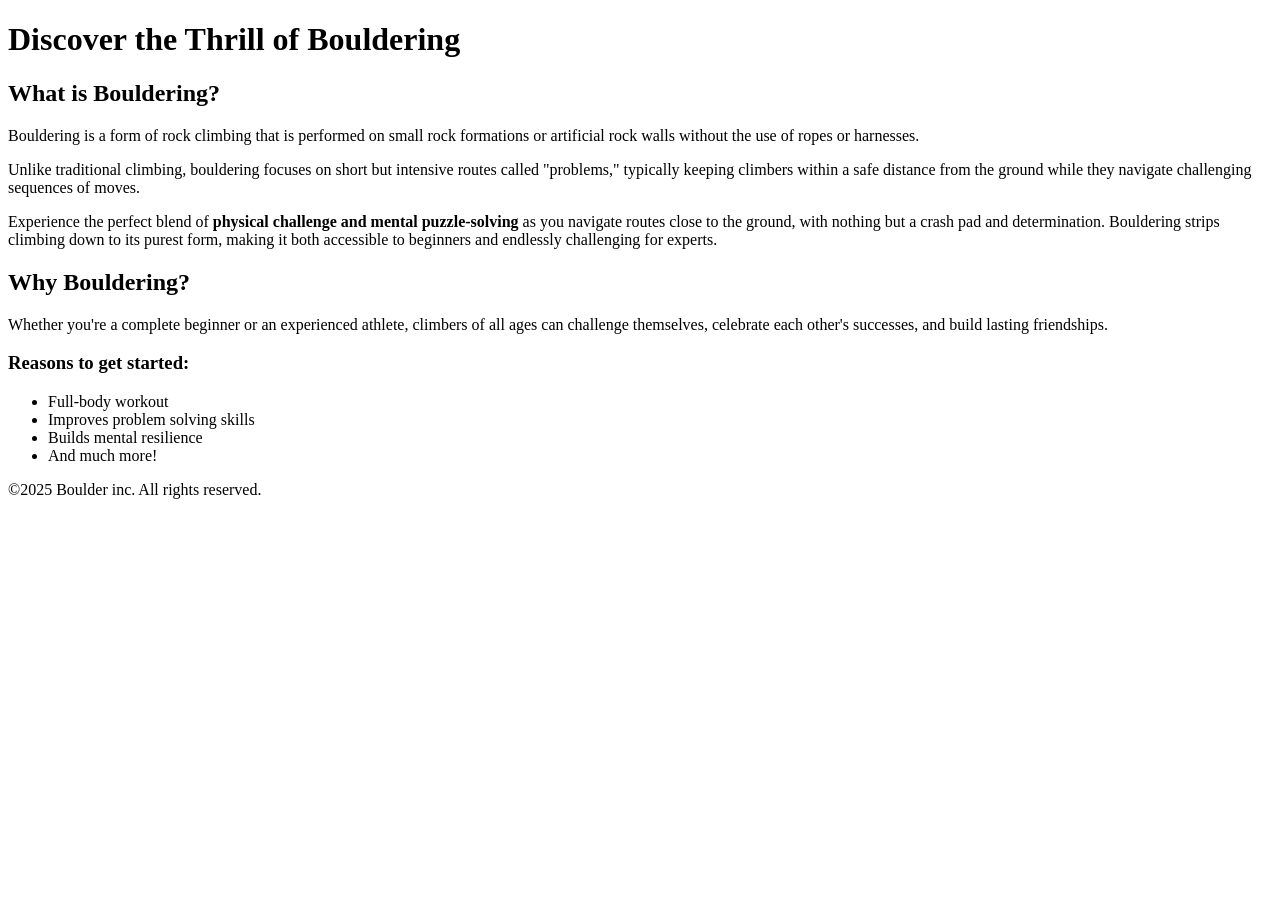
==== index.html @ 63bcddb2 "Rename my_html_css_project/index.html to index.html" ====
<!-- strong makes word bold -->

<!DOCTYPE html>
<html>
    <head>
        <title>My first website!</title>
    </head>

    <body>
        <!-- The text is from homepage.md -->
         <header>
            <!--logo will be here-->
        </header>

        <main>
            <h1>Discover the Thrill of Bouldering</h1>
            
            <section>
                <h2>What is Bouldering?</h2>
                <p>Bouldering is a form of rock climbing that is performed on small rock formations or artificial rock walls without the use of ropes or harnesses. </p>
                <p>Unlike traditional climbing, bouldering focuses on short but intensive routes called "problems," typically keeping climbers within a safe distance from the ground while they navigate challenging sequences of moves.</p>
                <p>Experience the perfect blend of <strong>physical challenge and mental puzzle-solving </strong>as you navigate routes close to the ground, with nothing but a crash pad and determination. Bouldering strips climbing down to its purest form, making it both accessible to beginners and endlessly challenging for experts.</p>
            </section>

            <section>
                <h2>Why Bouldering?</h2>
                <p>Whether you're a complete beginner or an experienced athlete, climbers of all ages can challenge themselves, celebrate each other's successes, and build lasting friendships.</p>
            </section>

            <section>
                <h3>Reasons to get started:</h3>
                <ul>
                    <li>Full-body workout</li>
                    <li>Improves problem solving skills</li>
                    <li>Builds mental resilience</li>
                    <li>And much more!</li>
                </ul>
            </section>

        </main>

        <footer>
            <p>©2025 Boulder inc. All rights reserved.</p>
        </footer>

    </body>
</html>
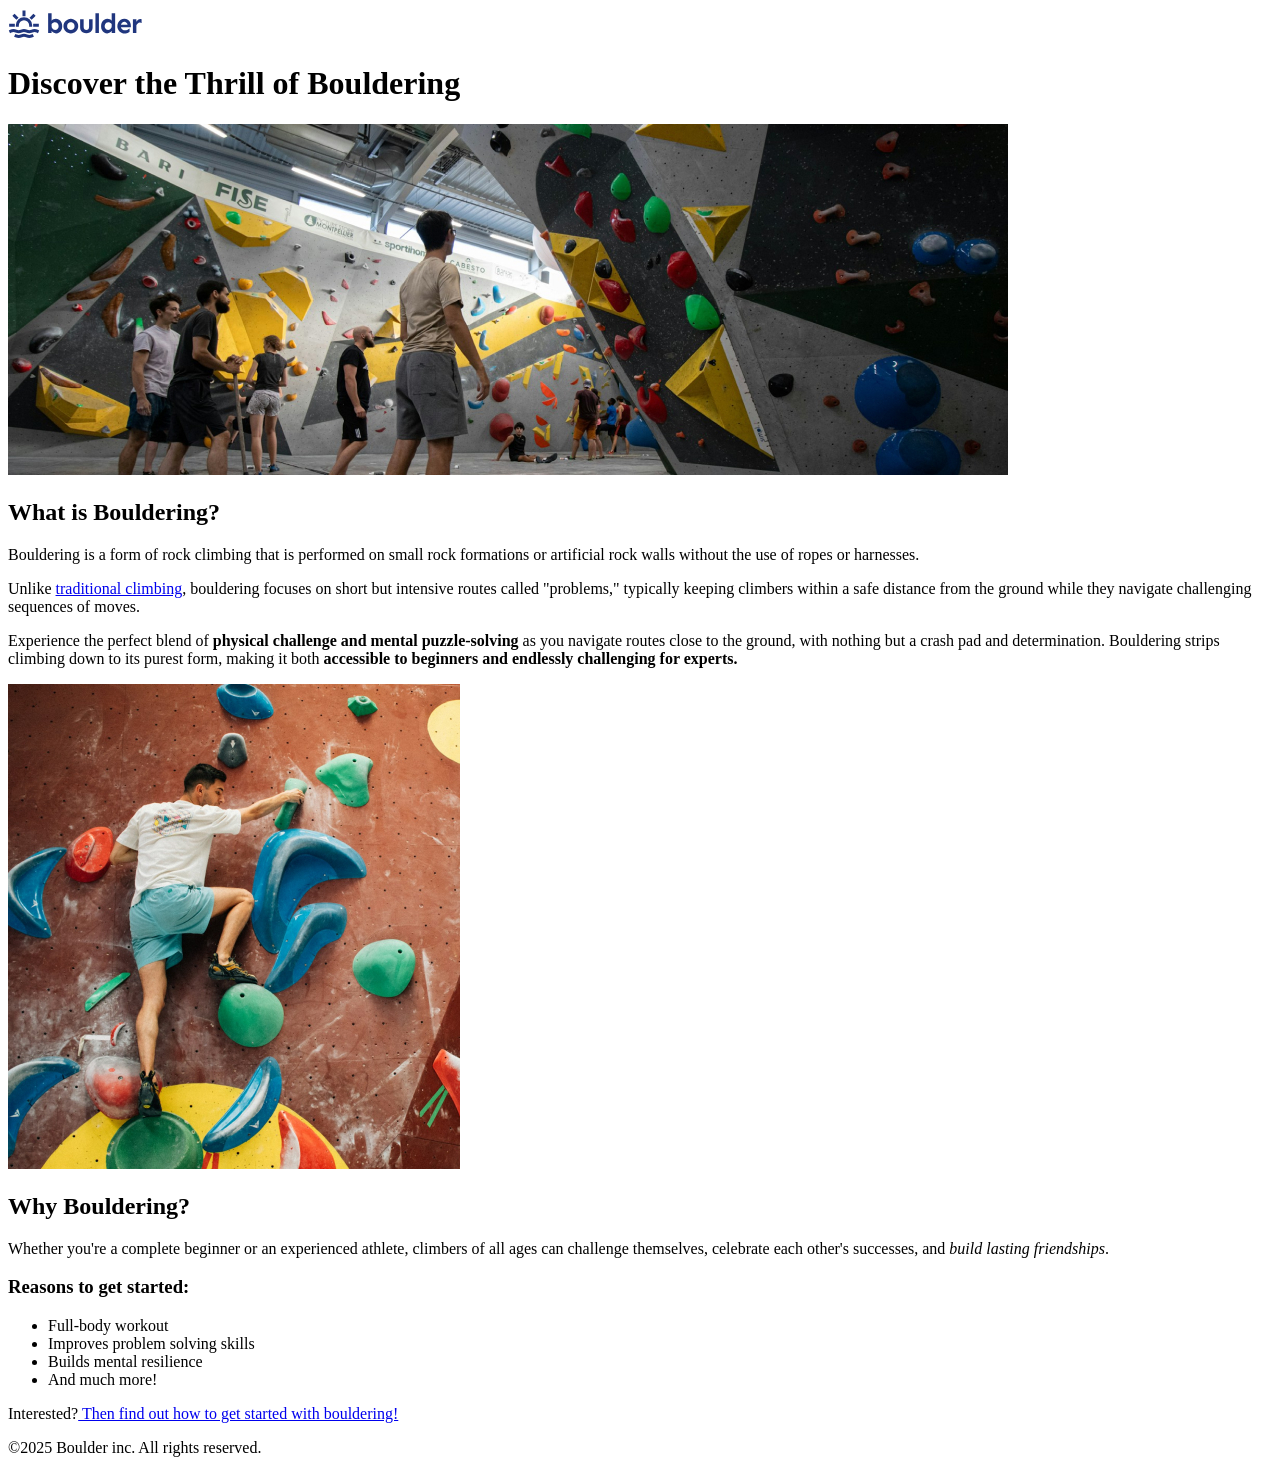
==== commit 3f53f7af: "updates added a second page,added hyperlinks, added image, working on css now" ====
--- a/index.html
+++ b/index.html
@@ -9,22 +9,25 @@
     <body>
         <!-- The text is from homepage.md -->
          <header>
-            <!--logo will be here-->
+            <img src="images\logo.svg" alt="The boulder logo">
         </header>
 
         <main>
             <h1>Discover the Thrill of Bouldering</h1>
+
+            <img src="images\bouldering-gym.jpg" alt="An indoor bouldering gym, with a lot of people">  <!--Alt tab is used when image failed to load so client can understand what it does,for bots to understand what it is and is an asistive tech-->
             
             <section>
                 <h2>What is Bouldering?</h2>
                 <p>Bouldering is a form of rock climbing that is performed on small rock formations or artificial rock walls without the use of ropes or harnesses. </p>
-                <p>Unlike traditional climbing, bouldering focuses on short but intensive routes called "problems," typically keeping climbers within a safe distance from the ground while they navigate challenging sequences of moves.</p>
-                <p>Experience the perfect blend of <strong>physical challenge and mental puzzle-solving </strong>as you navigate routes close to the ground, with nothing but a crash pad and determination. Bouldering strips climbing down to its purest form, making it both accessible to beginners and endlessly challenging for experts.</p>
+                <p>Unlike <a href="https://en.wikipedia.org/wiki/Traditional_climbing"> traditional climbing</a>, bouldering focuses on short but intensive routes called "problems," typically keeping climbers within a safe distance from the ground while they navigate challenging sequences of moves.</p>
+                <p>Experience the perfect blend of <strong>physical challenge and mental puzzle-solving </strong>as you navigate routes close to the ground, with nothing but a crash pad and determination. Bouldering strips climbing down to its purest form, making it both<strong> accessible to beginners and endlessly challenging for experts.</strong></p>
+                <img src="images\what-is-bouldering.jpg" alt="a person climbing">
             </section>
 
             <section>
                 <h2>Why Bouldering?</h2>
-                <p>Whether you're a complete beginner or an experienced athlete, climbers of all ages can challenge themselves, celebrate each other's successes, and build lasting friendships.</p>
+                <p>Whether you're a complete beginner or an experienced athlete, climbers of all ages can challenge themselves, celebrate each other's successes, and <em> build lasting friendships</em>.</p>
             </section>
 
             <section>
@@ -35,6 +38,8 @@
                     <li>Builds mental resilience</li>
                     <li>And much more!</li>
                 </ul>
+
+                <p>Interested?<a href="getting-started.html"> Then find out how to get started with bouldering!</a></p>
             </section>
 
         </main>
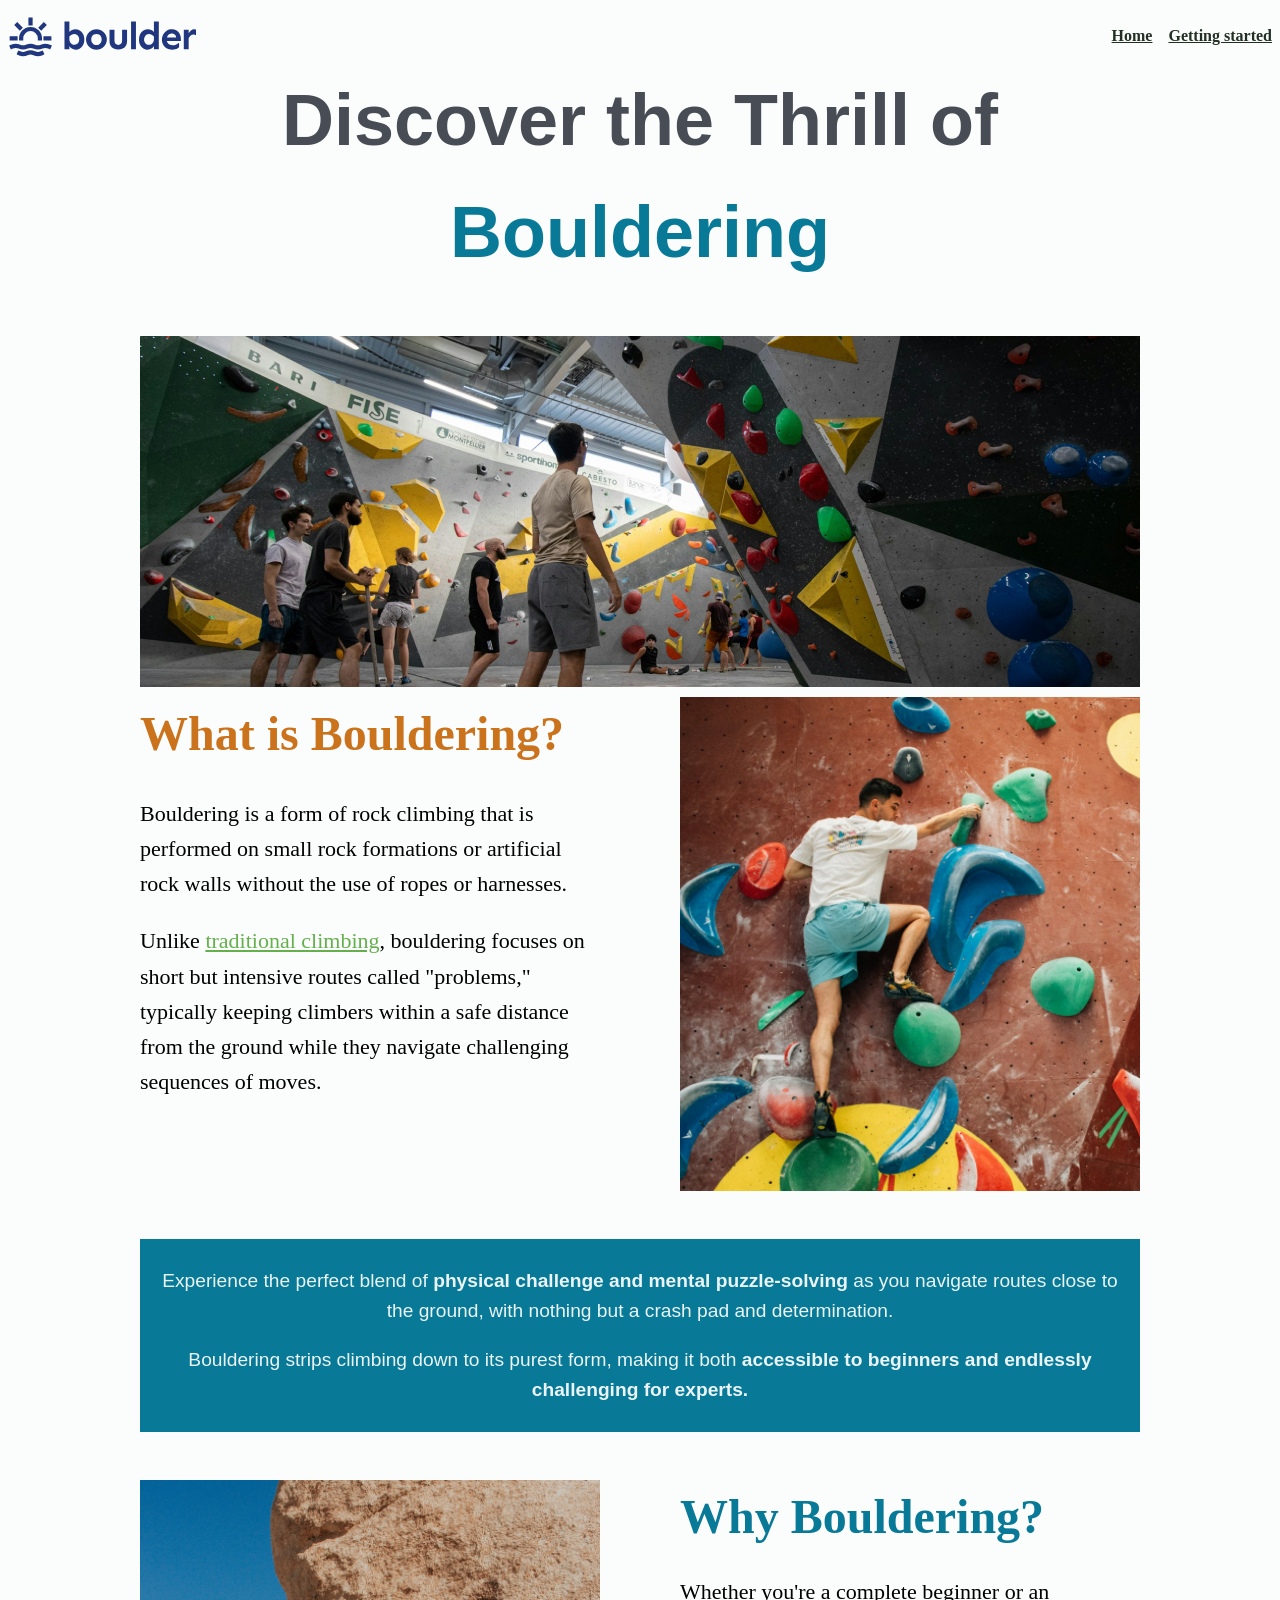
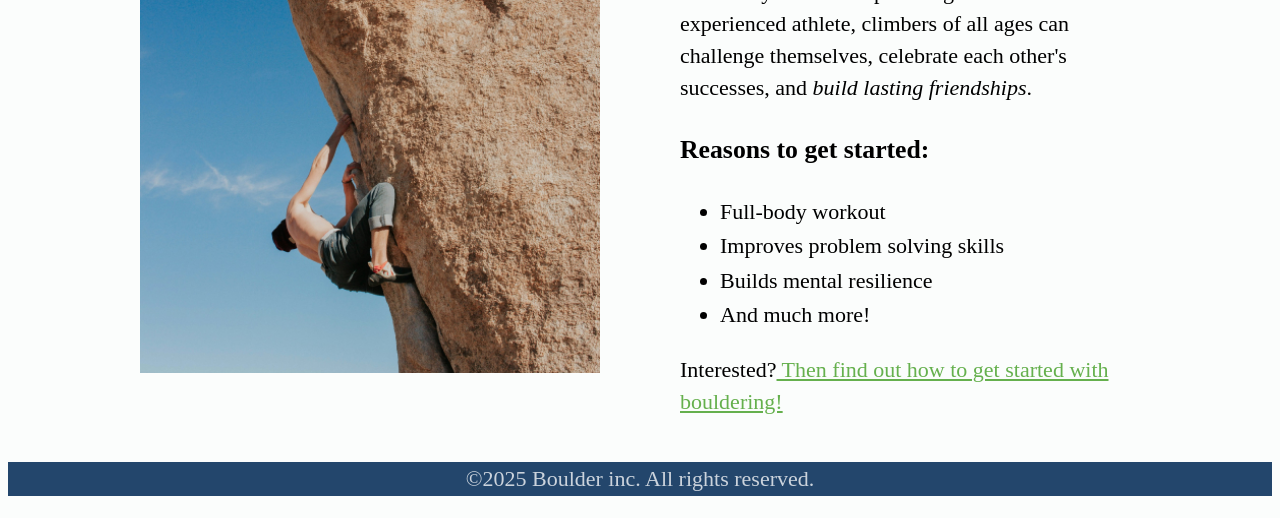
==== commit cf6db9d4: "- Styled the homepage and getting started page to closely match the reference designs. - Added consi" ====
--- a/index.html
+++ b/index.html
@@ -4,43 +4,64 @@
 <html>
     <head>
         <title>My first website!</title>
+        <link href="css/style.css" rel="stylesheet"> 
+        <!--link the css file to html -->
     </head>
 
     <body>
         <!-- The text is from homepage.md -->
          <header>
-            <img src="images\logo.svg" alt="The boulder logo">
+            <img src="images/logo.svg" alt="The boulder logo">
+            <div class="simple-menu">
+                <p><strong>
+                    <a href="https://www.youtube.com/watch?v=6yp8fEU00aM&list=RD6yp8fEU00aM&start_radio=1">Home</a>
+                    <a href="https://www.youtube.com/watch?v=6yp8fEU00aM&list=RD6yp8fEU00aM&start_radio=1">Getting started</a>
+                </strong></p>
+            </div>
         </header>
 
         <main>
-            <h1>Discover the Thrill of Bouldering</h1>
+            <h1>Discover the Thrill of <span class='bouldering'>Bouldering </span></h1>
 
-            <img src="images\bouldering-gym.jpg" alt="An indoor bouldering gym, with a lot of people">  <!--Alt tab is used when image failed to load so client can understand what it does,for bots to understand what it is and is an asistive tech-->
+            <img src="images/bouldering-gym.jpg" alt="An indoor bouldering gym, with a lot of people">  <!--Alt tab is used when image failed to load so client can understand what it does,for bots to understand what it is and is an asistive tech-->
             
-            <section>
-                <h2>What is Bouldering?</h2>
-                <p>Bouldering is a form of rock climbing that is performed on small rock formations or artificial rock walls without the use of ropes or harnesses. </p>
-                <p>Unlike <a href="https://en.wikipedia.org/wiki/Traditional_climbing"> traditional climbing</a>, bouldering focuses on short but intensive routes called "problems," typically keeping climbers within a safe distance from the ground while they navigate challenging sequences of moves.</p>
-                <p>Experience the perfect blend of <strong>physical challenge and mental puzzle-solving </strong>as you navigate routes close to the ground, with nothing but a crash pad and determination. Bouldering strips climbing down to its purest form, making it both<strong> accessible to beginners and endlessly challenging for experts.</strong></p>
-                <img src="images\what-is-bouldering.jpg" alt="a person climbing">
+            <section class="intro">
+                <div >
+                    <h2>What is Bouldering?</h2>
+                    <p>Bouldering is a form of rock climbing that is performed on small rock formations or artificial rock walls without the use of ropes or harnesses. </p>
+                    <p>Unlike <a href="https://en.wikipedia.org/wiki/Traditional_climbing"> traditional climbing</a>, bouldering focuses on short but intensive routes called "problems," typically keeping climbers within a safe distance from the ground while they navigate challenging sequences of moves.</p>
+                </div>
+                <img src="images/what-is-bouldering.jpg" alt="a person climbing">
+           </section>
+
+            <section class="benifits">
+                 <p>
+                    Experience the perfect blend of <strong>physical challenge and mental puzzle-solving </strong>as you navigate routes close to the ground, with nothing but a crash pad and determination. 
+                </p>
+                <p>
+                    Bouldering strips climbing down to its purest form, making it both<strong> accessible to beginners and endlessly challenging for experts.</strong>
+                </p>
             </section>
 
-            <section>
-                <h2>Why Bouldering?</h2>
-                <p>Whether you're a complete beginner or an experienced athlete, climbers of all ages can challenge themselves, celebrate each other's successes, and <em> build lasting friendships</em>.</p>
+            <section class="reason">
+                <img src="images/why-bouldering.jpg" alt="a person climbing">
+
+                <div>
+                    <h2>Why Bouldering?</h2>
+                    <p>Whether you're a complete beginner or an experienced athlete, climbers of all ages can challenge themselves, celebrate each other's successes, and <em> build lasting friendships</em>.
+                    </p>
+
+                    <h3>Reasons to get started:</h3>
+                        <ul>
+                            <li>Full-body workout</li>
+                            <li>Improves problem solving skills</li>
+                            <li>Builds mental resilience</li>
+                            <li>And much more!</li>
+                        </ul>
+                    <p>Interested?<a href="getting-started.html"> Then find out how to get started with bouldering!</a></p>
+                </div>
             </section>
 
-            <section>
-                <h3>Reasons to get started:</h3>
-                <ul>
-                    <li>Full-body workout</li>
-                    <li>Improves problem solving skills</li>
-                    <li>Builds mental resilience</li>
-                    <li>And much more!</li>
-                </ul>
-
-                <p>Interested?<a href="getting-started.html"> Then find out how to get started with bouldering!</a></p>
-            </section>
 
         </main>
 
--- a/css/style.css
+++ b/css/style.css
@@ -0,0 +1,206 @@
+main {
+    max-width: 1000px;
+    margin-inline: auto;
+}
+
+img {
+    max-width: 100%;
+    height: auto;
+}
+
+
+header{
+    font-size: 1rem;
+    display: flex;
+    justify-content: space-between;
+    align-items: center;
+}
+
+
+
+.bouldering{
+    color:#087997 ;
+}
+
+header img {
+    width: 190px;
+    height: auto;
+}
+
+body{
+    background-color: #fbfdfc;
+    font-size: 22px;
+    line-height:1.55
+}
+
+h1 { 
+    color: #484c55;
+    text-align: center;
+    font-size: 4.5rem;
+    font-family:Arial, Helvetica, sans-serif ;
+    margin-top: 0.01rem;
+}
+
+h2{
+    font-size: 3rem;
+    color: #cb731c;
+    margin-bottom: 1.5rem;
+}
+
+.intro {
+    display: grid;
+    grid-template-columns: 1fr 1fr;
+    gap: 5rem;
+    align-items: start;
+}
+
+.intro img {
+    width: 100%;
+    height: auto;
+    display: block;
+}
+
+.intro h2 {
+    margin-top: 0;
+}
+
+.intro p {
+    line-height: 1.6;
+}
+
+.benifits{
+    background-color: #087997;
+    color: #eaf4f6;
+    text-align: center;
+    font-family: Arial, Helvetica, sans-serif;
+    font-size: 1.2rem;
+    padding: 0.5rem;
+    margin-top:3rem;
+    margin-bottom:3rem;
+}
+
+.reason {
+    display: grid;
+    grid-template-columns: 1fr 1fr;
+    gap: 5rem;
+    align-items: start;
+}
+
+.reason img {
+    width: 100%;
+    height: auto;
+    display: block;
+}
+
+.reason h2 {
+    color:#087997;
+    margin-top: 0;
+    margin-bottom: 0;
+}
+
+.reason p {
+    line-height: 2rem;
+}
+
+
+a{
+    color:#65b04d ;
+}
+
+.simple-menu strong {
+    display: flex;
+    gap: 1rem;
+}
+
+.simple-menu a {
+    color: #223023;
+}
+
+.pg2h2 h2 {
+    color: #077997;
+    margin-top: 0;
+    margin-bottom: 0.5rem;
+}
+
+.pg2h2 p {
+    margin-top: 0;
+}
+
+.pg2header {
+    margin-top: 0;
+    margin-bottom: 0.4rem;
+}
+
+.h2der{
+    margin-bottom: 0.5rem;
+}
+
+.image-container {
+    display: grid;
+    grid-template-columns: 1fr 1fr;
+    gap: 3rem;
+    align-items: start;
+}
+
+.image-container > div > h3 {
+    margin-top: 0;
+}
+
+.image-wrapper {
+    position: relative;
+}
+
+.image-wrapper img {
+    display: block;
+    width: 100%;
+    height: auto;
+}
+
+.overlay-text {
+    position: absolute;
+    inset: 0;
+
+    display: flex;
+    flex-direction: column;
+    justify-content: center;
+    align-items: center;
+    gap: 1.5rem;
+
+    padding: 1rem;
+    box-sizing: border-box;
+
+    color: white;
+    text-align: center;
+}
+
+.overlay-text h3 {
+    font-size: 1.5rem;
+    line-height: 1.2;
+    margin: 0;
+}
+
+.overlay-text p {
+    font-size: 1rem;
+    line-height: 1.4;
+    margin: 0;
+}
+
+.a-man-climbing{
+    margin-top: 2rem;
+    margin-bottom: 2rem;
+}
+
+.ordered-list h3{
+    margin-bottom: 0.1rem;
+}
+
+.ordered-list ol{
+    margin-top: 0rem;
+}
+
+
+footer{
+    text-align: center;
+    color: #cbd3dc;
+    background-color: #23466c;
+}
